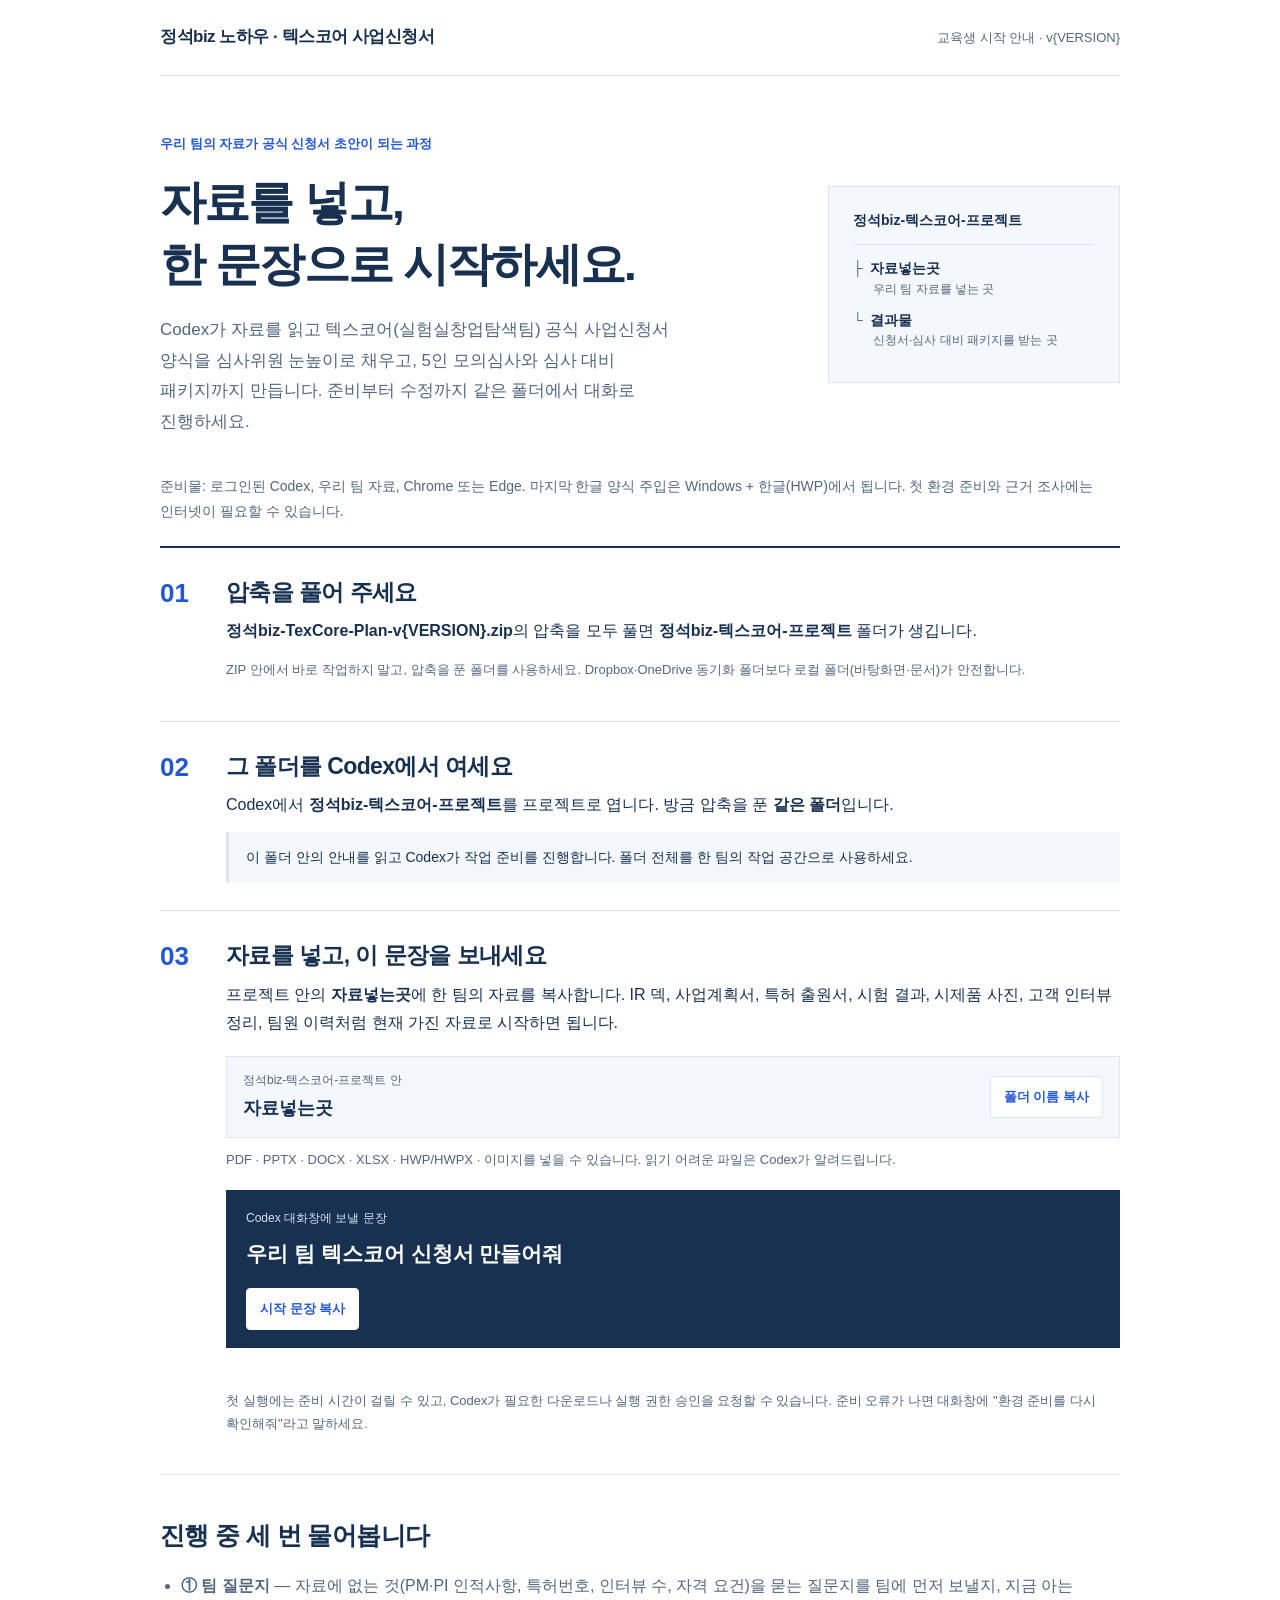
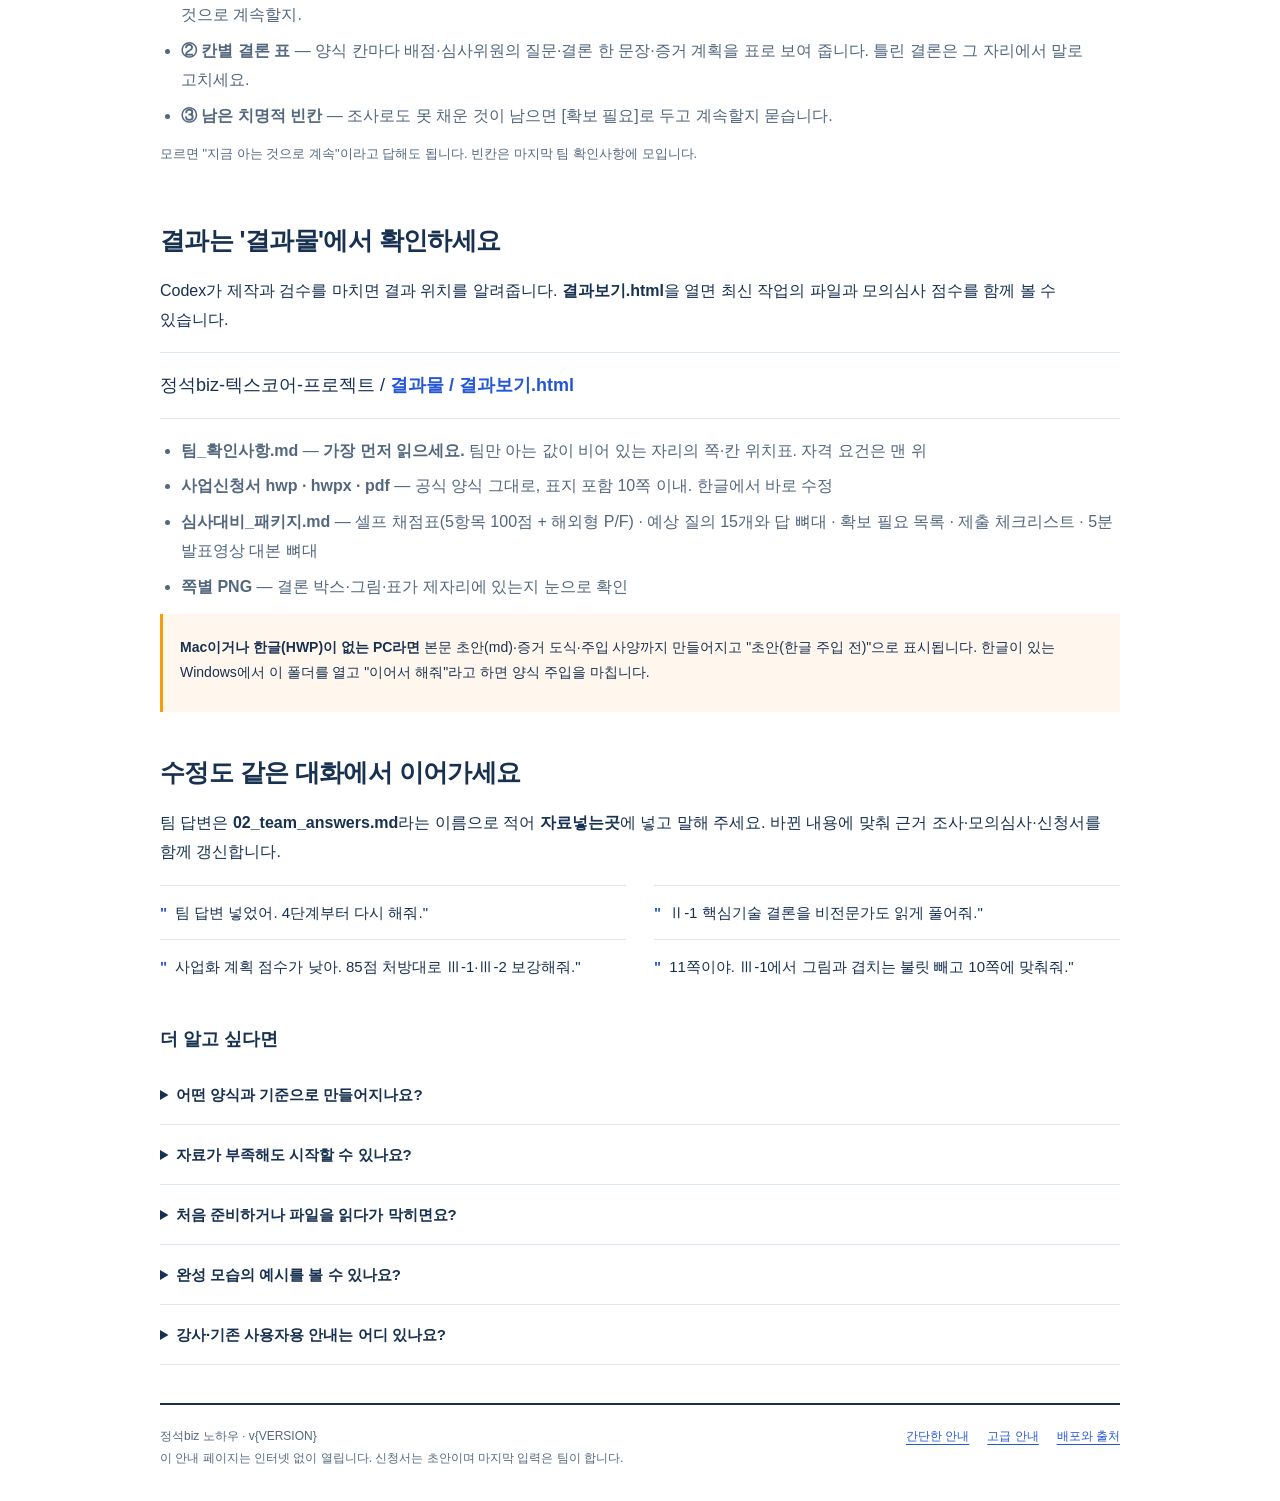
==== codex/사용설명서.html @ 1a8536cd "﻿feat: Codex 교육생 배포판(작업 폴더 ZIP) 추가 - codex/: AGENTS.md · Codex용 SKILL.md(spawn 역할·FILL=skip·게시) · pr" ====
<!doctype html>
<html lang="ko">
<head>
<meta charset="utf-8"><meta name="viewport" content="width=device-width,initial-scale=1"><meta name="color-scheme" content="light">
<title>정석biz 텍스코어 사업신청서 · 세 단계 시작 안내 v{VERSION}</title>
<style>
:root{--ink:#183151;--blue:#2457d6;--red:#DC2626;--muted:#53677e;--line:#dce5f0;--soft:#f4f7fc;--white:#fff}*{box-sizing:border-box}html{scroll-behavior:smooth;scroll-padding-top:24px}body{margin:0;background:var(--white);color:var(--ink);font:16px/1.8 "Malgun Gothic","Apple SD Gothic Neo",sans-serif;word-break:keep-all}a{color:var(--blue);text-underline-offset:4px}a:hover{color:var(--ink)}button,textarea{font:inherit}button{cursor:pointer}button:focus-visible,a:focus-visible,summary:focus-visible,textarea:focus-visible{outline:3px solid var(--blue);outline-offset:4px}.wrap{width:min(960px,calc(100% - 64px));margin:auto}.top{display:flex;align-items:center;justify-content:space-between;gap:20px;border-bottom:1px solid var(--line);padding:22px 0;font-size:13px}.brand{font-size:17px;font-weight:800;letter-spacing:-.5px}.version{color:var(--muted);white-space:nowrap}.hero{padding:56px 0 36px;display:grid;grid-template-columns:minmax(0,1fr) 292px;gap:40px;align-items:center}.eyebrow{color:var(--blue);font-size:13px;font-weight:700;margin:0 0 16px}.hero h1{font-size:clamp(32px,4.7vw,46px);line-height:1.35;letter-spacing:-1.8px;margin:0 0 20px}.lead{font-size:17px;color:var(--muted);max-width:540px;margin:0}.folder{border:1px solid var(--line);background:var(--soft);padding:22px 24px;font-size:14px;line-height:1.6}.folder-title{font-weight:700;border-bottom:1px solid var(--line);padding-bottom:13px;margin-bottom:12px;overflow-wrap:anywhere}.folder p{margin:10px 0}.folder small{display:block;color:var(--muted);font-size:12px;padding-left:20px}.branch{color:var(--muted);padding-right:7px}.prepare-note{margin:0 0 22px;color:var(--muted);font-size:14px}.steps{list-style:none;padding:0;margin:0;border-top:2px solid var(--ink)}.step{display:grid;grid-template-columns:46px minmax(0,1fr);gap:20px;padding:27px 0;border-bottom:1px solid var(--line)}.step-num{font-size:26px;color:var(--blue);font-weight:700;line-height:1.4}.step h2{font-size:23px;line-height:1.5;letter-spacing:-.6px;margin:0 0 8px}.step p{margin:7px 0 12px}.filename{overflow-wrap:anywhere;word-break:break-word}.soft{background:var(--soft);padding:13px 17px;font-size:14px;border-left:3px solid var(--line)}.soft p{margin:0}.warn{background:#FFF7ED;padding:13px 17px;font-size:14px;border-left:3px solid #F59E0B}.warn p{margin:0}.path-row{display:flex;align-items:center;justify-content:space-between;gap:14px;margin:18px 0 10px;padding:13px 16px;background:var(--soft);border:1px solid var(--line)}.path-row>div{min-width:0}.path-caption{font-size:12px;color:var(--muted);display:block;overflow-wrap:anywhere}.path-name{font-size:18px;font-weight:700;user-select:all}.copy{flex-shrink:0;padding:8px 13px;background:var(--white);color:var(--blue);border:1px solid var(--line);border-radius:4px;font-size:13px;font-weight:700}.copy:hover{border-color:var(--blue)}.small{font-size:13px;color:var(--muted)}.prompt{background:var(--ink);color:#fff;padding:18px 20px;margin:18px 0 12px}.prompt label{display:block;color:#d7e3f2;font-size:12px;margin-bottom:7px}.prompt textarea{display:block;width:100%;min-height:42px;resize:none;background:transparent;color:#fff;border:0;padding:0;margin:0 0 10px;font-size:21px;font-weight:700;line-height:1.7;overflow:hidden}.prompt .copy{background:#fff;border-color:#fff}.copy-message{font-size:12px;color:var(--blue);min-height:22px;margin:0!important}.section{padding:38px 0 0}.section h2{font-size:25px;margin:0 0 14px;letter-spacing:-.6px}.section p{margin:8px 0 14px}.result-path{font-size:18px;padding:16px 0;border-top:1px solid var(--line);border-bottom:1px solid var(--line);margin:18px 0}.result-path b{color:var(--blue)}.result-list{padding-left:21px;color:var(--muted);margin:12px 0}.result-list li{margin:7px 0}.requests{margin:18px 0 0;padding:0;list-style:none;display:grid;grid-template-columns:1fr 1fr;gap:0 28px}.requests li{padding:13px 0;border-top:1px solid var(--line);font-size:15px}.requests span{color:var(--blue);font-weight:700;margin-right:8px}.more{padding:30px 0 0}.more>h2{font-size:18px;margin:0 0 10px}.more details{border-bottom:1px solid var(--line)}summary{font-size:15px;font-weight:700;cursor:pointer;padding:16px 0;list-style-position:inside}details .detail{padding:0 0 18px;color:var(--muted);font-size:14px}details p{margin:8px 0 14px}.topic-list{list-style:none;margin:14px 0;padding:0;display:grid;grid-template-columns:1fr 1fr;gap:0 24px}.topic-list li{display:flex;gap:10px;padding:8px 0;border-bottom:1px solid var(--line);font-size:13px}.topic-list .idx{color:var(--blue);width:34px;flex-shrink:0;font-weight:700}.topic-list b{font-weight:500;color:var(--ink);flex:1}.topic-list em{font-style:normal;white-space:nowrap;font-size:12px;color:var(--muted)}.samples{display:flex;flex-wrap:wrap;gap:10px 22px;margin:16px 0}.samples img{max-width:100%;border:1px solid var(--line)}.footer{border-top:2px solid var(--ink);margin-top:38px;padding:21px 0 32px;display:flex;flex-wrap:wrap;justify-content:space-between;gap:12px;color:var(--muted);font-size:12px}.footer nav{display:flex;gap:18px}
@media(max-width:720px){.wrap{width:calc(100% - 36px)}.top{padding:17px 0;font-size:11px;gap:10px}.brand{font-size:15px}.hero{grid-template-columns:1fr;gap:24px;padding:34px 0 25px}.hero h1{font-size:34px;letter-spacing:-1.5px}.folder{padding:16px 20px;max-width:100%}.step{grid-template-columns:31px minmax(0,1fr);gap:12px;padding:23px 0}.step h2{font-size:21px}.step-num{font-size:22px}.path-row{padding:12px;gap:9px;align-items:start}.path-name{font-size:17px}.copy{font-size:12px;padding:7px 10px}.prompt{padding:16px}.prompt textarea{font-size:18px;min-height:62px}.requests,.topic-list{grid-template-columns:1fr}.section{padding-top:30px}.section h2{font-size:23px}.result-path{font-size:16px}.footer{display:block}.footer nav{margin-top:8px}.version{font-size:11px}}
</style>
</head>
<body>
<div class="wrap">
<header class="top"><span class="brand">정석biz 노하우 · 텍스코어 사업신청서</span><span class="version">교육생 시작 안내 · v{VERSION}</span></header>
<main>
<section class="hero" aria-labelledby="title"><div><p class="eyebrow">우리 팀의 자료가 공식 신청서 초안이 되는 과정</p><h1 id="title">자료를 넣고,<br>한 문장으로 시작하세요.</h1><p class="lead">Codex가 자료를 읽고 텍스코어(실험실창업탐색팀) 공식 사업신청서 양식을 심사위원 눈높이로 채우고, 5인 모의심사와 심사 대비 패키지까지 만듭니다. 준비부터 수정까지 같은 폴더에서 대화로 진행하세요.</p></div><div class="folder" aria-label="프로젝트 폴더와 주요 위치"><div class="folder-title">정석biz-텍스코어-프로젝트</div><p><span class="branch">├</span><b>자료넣는곳</b><small>우리 팀 자료를 넣는 곳</small></p><p><span class="branch">└</span><b>결과물</b><small>신청서·심사 대비 패키지를 받는 곳</small></p></div></section>
<p class="prepare-note">준비물: 로그인된 Codex, 우리 팀 자료, Chrome 또는 Edge. 마지막 한글 양식 주입은 Windows + 한글(HWP)에서 됩니다. 첫 환경 준비와 근거 조사에는 인터넷이 필요할 수 있습니다.</p>
<ol class="steps" id="start">
<li class="step"><span class="step-num" aria-hidden="true">01</span><div><h2>압축을 풀어 주세요</h2><p><b class="filename">정석biz-TexCore-Plan-v{VERSION}.zip</b>의 압축을 모두 풀면 <b class="filename">정석biz-텍스코어-프로젝트</b> 폴더가 생깁니다.</p><p class="small">ZIP 안에서 바로 작업하지 말고, 압축을 푼 폴더를 사용하세요. Dropbox·OneDrive 동기화 폴더보다 로컬 폴더(바탕화면·문서)가 안전합니다.</p></div></li>
<li class="step"><span class="step-num" aria-hidden="true">02</span><div><h2>그 폴더를 Codex에서 여세요</h2><p>Codex에서 <b class="filename">정석biz-텍스코어-프로젝트</b>를 프로젝트로 엽니다. 방금 압축을 푼 <b>같은 폴더</b>입니다.</p><div class="soft"><p>이 폴더 안의 안내를 읽고 Codex가 작업 준비를 진행합니다. 폴더 전체를 한 팀의 작업 공간으로 사용하세요.</p></div></div></li>
<li class="step"><span class="step-num" aria-hidden="true">03</span><div><h2>자료를 넣고, 이 문장을 보내세요</h2><p>프로젝트 안의 <b>자료넣는곳</b>에 한 팀의 자료를 복사합니다. IR 덱, 사업계획서, 특허 출원서, 시험 결과, 시제품 사진, 고객 인터뷰 정리, 팀원 이력처럼 현재 가진 자료로 시작하면 됩니다.</p>
<div class="path-row"><div><span class="path-caption">정석biz-텍스코어-프로젝트 안</span><span class="path-name" id="materials-path">자료넣는곳</span></div><button class="copy" type="button" data-copy="materials-path" data-label="자료 폴더 이름">폴더 이름 복사</button></div>
<p class="small">PDF · PPTX · DOCX · XLSX · HWP/HWPX · 이미지를 넣을 수 있습니다. 읽기 어려운 파일은 Codex가 알려드립니다.</p>
<div class="prompt"><label for="start-prompt">Codex 대화창에 보낼 문장</label><textarea id="start-prompt" readonly rows="1" spellcheck="false">우리 팀 텍스코어 신청서 만들어줘</textarea><button class="copy" type="button" data-copy="start-prompt" data-label="시작 문장">시작 문장 복사</button></div>
<p class="copy-message" id="copy-message" role="status" aria-live="polite"></p><p class="small">첫 실행에는 준비 시간이 걸릴 수 있고, Codex가 필요한 다운로드나 실행 권한 승인을 요청할 수 있습니다. 준비 오류가 나면 대화창에 "환경 준비를 다시 확인해줘"라고 말하세요.</p></div></li>
</ol>
<section class="section" aria-labelledby="asks"><h2 id="asks">진행 중 세 번 물어봅니다</h2><ul class="result-list"><li><b>① 팀 질문지</b> — 자료에 없는 것(PM·PI 인적사항, 특허번호, 인터뷰 수, 자격 요건)을 묻는 질문지를 팀에 먼저 보낼지, 지금 아는 것으로 계속할지.</li><li><b>② 칸별 결론 표</b> — 양식 칸마다 배점·심사위원의 질문·결론 한 문장·증거 계획을 표로 보여 줍니다. 틀린 결론은 그 자리에서 말로 고치세요.</li><li><b>③ 남은 치명적 빈칸</b> — 조사로도 못 채운 것이 남으면 [확보 필요]로 두고 계속할지 묻습니다.</li></ul><p class="small">모르면 "지금 아는 것으로 계속"이라고 답해도 됩니다. 빈칸은 마지막 팀 확인사항에 모입니다.</p></section>
<section class="section" aria-labelledby="results"><h2 id="results">결과는 '결과물'에서 확인하세요</h2><p>Codex가 제작과 검수를 마치면 결과 위치를 알려줍니다. <b>결과보기.html</b>을 열면 최신 작업의 파일과 모의심사 점수를 함께 볼 수 있습니다.</p><div class="result-path">정석biz-텍스코어-프로젝트 / <b>결과물 / 결과보기.html</b></div><ul class="result-list"><li><b>팀_확인사항.md</b> — <b>가장 먼저 읽으세요.</b> 팀만 아는 값이 비어 있는 자리의 쪽·칸 위치표. 자격 요건은 맨 위</li><li><b>사업신청서 hwp · hwpx · pdf</b> — 공식 양식 그대로, 표지 포함 10쪽 이내. 한글에서 바로 수정</li><li><b>심사대비_패키지.md</b> — 셀프 채점표(5항목 100점 + 해외형 P/F) · 예상 질의 15개와 답 뼈대 · 확보 필요 목록 · 제출 체크리스트 · 5분 발표영상 대본 뼈대</li><li><b>쪽별 PNG</b> — 결론 박스·그림·표가 제자리에 있는지 눈으로 확인</li></ul><div class="warn"><p><b>Mac이거나 한글(HWP)이 없는 PC라면</b> 본문 초안(md)·증거 도식·주입 사양까지 만들어지고 "초안(한글 주입 전)"으로 표시됩니다. 한글이 있는 Windows에서 이 폴더를 열고 "이어서 해줘"라고 하면 양식 주입을 마칩니다.</p></div></section>
<section class="section" aria-labelledby="iterate"><h2 id="iterate">수정도 같은 대화에서 이어가세요</h2><p>팀 답변은 <b>02_team_answers.md</b>라는 이름으로 적어 <b>자료넣는곳</b>에 넣고 말해 주세요. 바뀐 내용에 맞춰 근거 조사·모의심사·신청서를 함께 갱신합니다.</p><ul class="requests"><li><span>"</span>팀 답변 넣었어. 4단계부터 다시 해줘."</li><li><span>"</span>Ⅱ-1 핵심기술 결론을 비전문가도 읽게 풀어줘."</li><li><span>"</span>사업화 계획 점수가 낮아. 85점 처방대로 Ⅲ-1·Ⅲ-2 보강해줘."</li><li><span>"</span>11쪽이야. Ⅲ-1에서 그림과 겹치는 불릿 빼고 10쪽에 맞춰줘."</li></ul></section>
<section class="more" aria-label="필요할 때 확인할 안내"><h2>더 알고 싶다면</h2>
<details><summary>어떤 양식과 기준으로 만들어지나요?</summary><div class="detail"><p>공고에 첨부된 <b>실험실창업탐색팀 사업신청서 hwp 양식</b>(표지 포함 10쪽 이내)을 그대로 씁니다. 심사위원이 쓰는 평가표 다섯 항목에 칸마다 먼저 답하고, 답을 그림으로 증명하는 구조입니다.</p><ol class="topic-list">
<li><span class="idx">Ⅰ-1</span><b>추진 동기와 목표</b><em>참여의지·이해도 20</em></li><li><span class="idx">Ⅰ-2</span><b>아이템 컨셉·고객·차별성·시장</b><em>창업탐색 아이템 20</em></li><li><span class="idx">Ⅱ-1</span><b>핵심기술 개요(세 문장 공식)</b><em>핵심기술 15</em></li><li><span class="idx">Ⅱ-2</span><b>특허·권리관계·TRL</b><em>핵심기술 15</em></li><li><span class="idx">Ⅲ-1</span><b>시제품 제작·검증 계획</b><em>사업화 계획 25</em></li><li><span class="idx">Ⅲ-2</span><b>추진 일정(마일스톤·숨은 일정)</b><em>사업화 계획 25</em></li><li><span class="idx">Ⅲ-3</span><b>애로사항</b><em>사업화 계획 25</em></li><li><span class="idx">Ⅳ</span><b>팀 구성·경력 표</b><em>창업탐색팀 20</em></li><li><span class="idx">EN</span><b>영문 요약(해외교육형)</b><em>영어·미국 시장 P/F</em></li>
</ol><p>칸마다 <b>결론 박스 → □ 소제목 → 증거 그림·표 → 짧은 문단</b> 순서로 쓰고, 문장은 80자 이내, "세계 최고" 같은 표현은 자동으로 걸러집니다. 5인 모의심사(VC·기술이전·도메인·I-Corps 인스트럭터·비전문가)가 실제 평가표로 채점하며 목표선은 80점입니다.</p></div></details>
<details><summary>자료가 부족해도 시작할 수 있나요?</summary><div class="detail"><p>현재 가진 자료로 초안을 만들 수 있습니다. 자료에 없는 숫자·이름·특허번호는 만들지 않고 <b>[기입 필요]</b>(팀만 아는 값)·<b>[확보 필요]</b>(조사로도 못 찾은 값)로 남깁니다. 본문과 그림의 모든 숫자는 팀 자료나 공식 출처와 대조되며, 근거 없는 숫자가 있으면 다음 단계로 넘어가지 않습니다.</p><p>외부 시장 통계를 우리 팀의 성과로 바꾸지 않습니다. 최종 완료에는 팀이 확인사항을 채우는 과정이 필요하며, 완성된 모양 자체가 사업의 사실성을 증명하지는 않습니다.</p></div></details>
<details><summary>처음 준비하거나 파일을 읽다가 막히면요?</summary><div class="detail"><p>필요한 Python 패키지는 Codex가 프로젝트 안에 준비합니다. 처음에는 인터넷 연결과 권한 승인이 필요할 수 있습니다. 오류가 나면 같은 대화에서 "환경 준비를 다시 확인해줘"라고 요청하세요.</p><p>오래된 hwp, 암호 파일, 스캔 문서는 내용이 일부만 읽힐 수 있습니다. Codex가 요청하면 해당 자료를 한글에서 PDF나 hwpx로 다시 저장해 넣어 주세요. 한글 양식 주입 단계에서 Codex가 "한글 프로그램을 자동으로 열어 양식에 내용을 넣는 단계"라며 승인을 요청하면 허용하세요. 다른 팀 자료는 같은 폴더에 섞지 마세요.</p></div></details>
<details><summary>완성 모습의 예시를 볼 수 있나요?</summary><div class="detail"><p>진동지기(VibeGuard)는 <b>모든 정보와 숫자가 교육용으로 만든 가상 팀</b>입니다. 칸 구성과 표현을 살펴보는 예시이며 실제 팀의 신청서가 아닙니다.</p><div class="samples"><a href="examples/미리보기/example_page_02.png">Ⅰ. 아이템 쪽 예시</a><a href="examples/미리보기/example_page_03.png">Ⅱ. 핵심기술 쪽 예시</a><a href="examples/미리보기/example_fig_competitor.png">경쟁 비교 도식</a><a href="examples/미리보기/example_fig_gantt.png">일정 도식</a><a href="examples/진동지기/진동지기_팀자료_요약.md">예시 팀 자료</a></div><p>공개 ZIP에는 참가팀의 실제 자료나 분석 결과를 넣지 않습니다.</p></div></details>
<details><summary>강사·기존 사용자용 안내는 어디 있나요?</summary><div class="detail"><p><a href="docs/advanced-guide.md">고급 안내</a>에서 폴더 구조, 수동 실행, Windows 한글 주입 마무리, 쪽수 조정, 문제 해결을 확인할 수 있습니다. 글로 된 짧은 안내는 <a href="docs/beginner-start.md">시작 안내문</a>에 있습니다. Claude Code 플러그인 버전과 사용법 가이드는 <a href="https://aqualife75.github.io/jsbiz-texcore-plan/">aqualife75.github.io/jsbiz-texcore-plan</a>에 있습니다.</p></div></details>
</section>
</main>
<footer class="footer"><span>정석biz 노하우 · v{VERSION}<br>이 안내 페이지는 인터넷 없이 열립니다. 신청서는 초안이며 마지막 입력은 팀이 합니다.</span><nav aria-label="추가 안내"><a href="README.md">간단한 안내</a><a href="docs/advanced-guide.md">고급 안내</a><a href="NOTICE.md">배포와 출처</a></nav></footer>
</div>
<script>
(function(){
const status=document.getElementById('copy-message');
function selectContent(target){if(target.tagName==='TEXTAREA'){target.focus();target.select();target.setSelectionRange(0,target.value.length);}else{const range=document.createRange();range.selectNodeContents(target);const selection=window.getSelection();selection.removeAllRanges();selection.addRange(range);}}
async function copyText(target){const text=target.value===undefined?target.textContent:target.value;if(navigator.clipboard&&window.isSecureContext){try{await navigator.clipboard.writeText(text);return true;}catch(e){}}const helper=document.createElement('textarea');helper.value=text;helper.setAttribute('aria-hidden','true');helper.style.cssText='position:fixed;left:-9999px;top:0';document.body.appendChild(helper);helper.focus();helper.select();let copied=false;try{copied=document.execCommand('copy');}catch(e){}helper.remove();return copied;}
document.querySelectorAll('[data-copy]').forEach(function(button){button.addEventListener('click',async function(){const target=document.getElementById(button.dataset.copy);const copied=await copyText(target);if(copied){button.focus();status.textContent=button.dataset.label+'을 복사했습니다.';const prior=button.textContent;button.textContent='복사됨';window.setTimeout(function(){button.textContent=prior;},1600);}else{selectContent(target);status.textContent='자동 복사가 지원되지 않아 내용을 선택했습니다. Ctrl+C 또는 ⌘C로 복사하세요.';}});});
})();
</script>
</body>
</html>
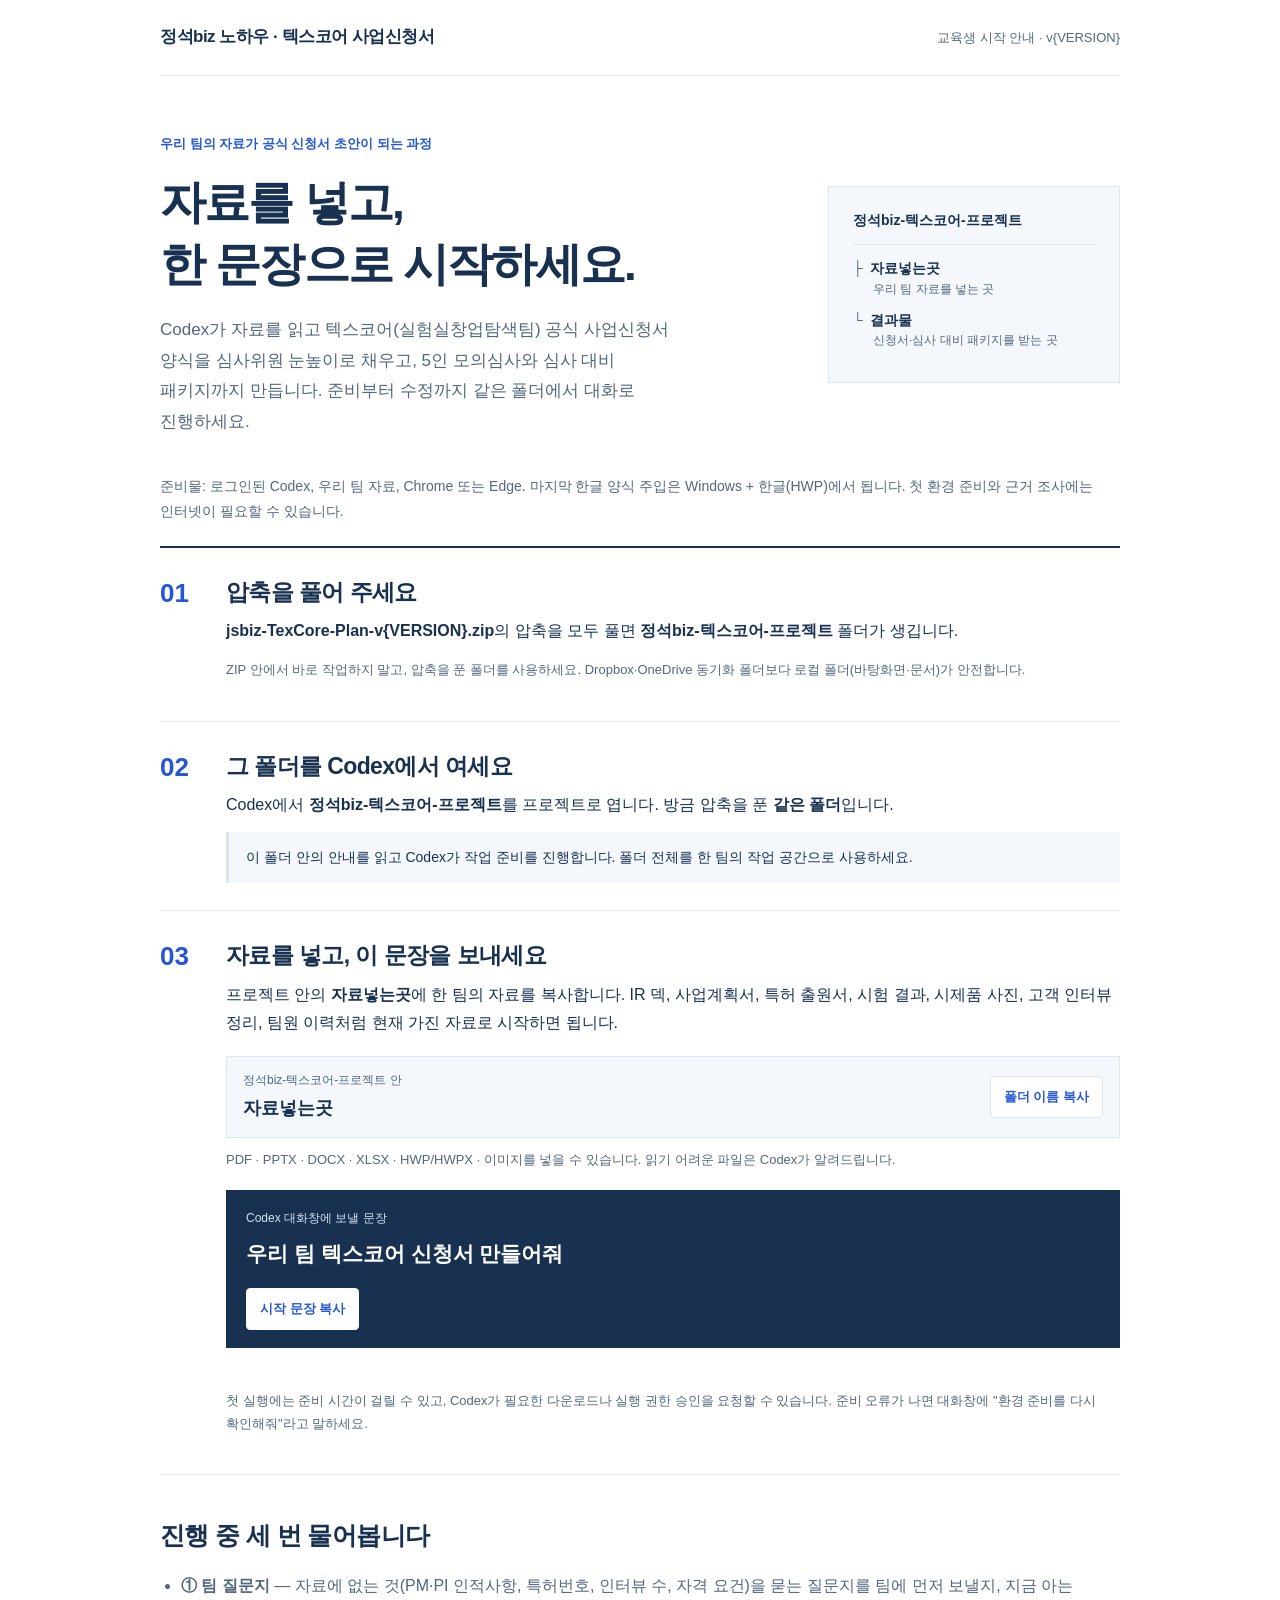
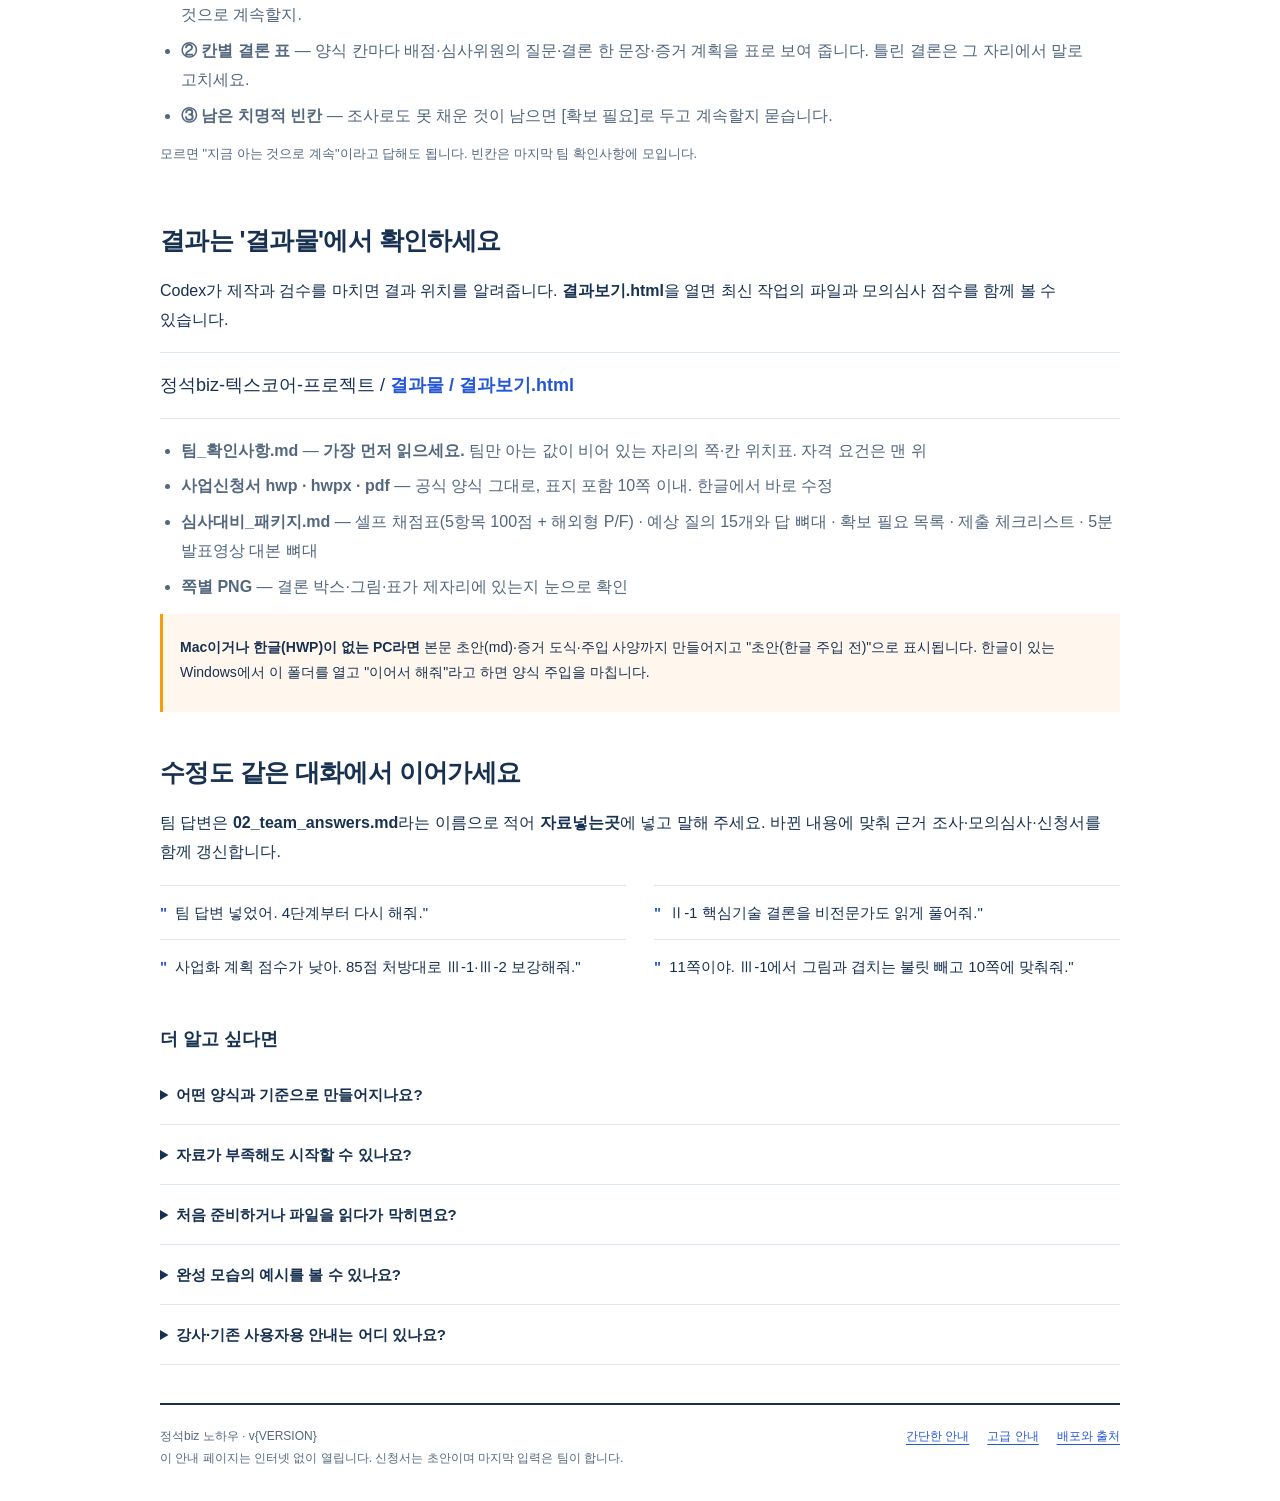
==== commit c0249a3d: "chore: Codex ZIP 파일명을 영문(jsbiz-TexCore-Plan-v*.zip)으로 통일, 빌드 스크립트 Dropbox 잠금 내성 - GitHub Release 자산명" ====
--- a/codex/사용설명서.html
+++ b/codex/사용설명서.html
@@ -1,50 +1,50 @@
-<!doctype html>
-<html lang="ko">
-<head>
-<meta charset="utf-8"><meta name="viewport" content="width=device-width,initial-scale=1"><meta name="color-scheme" content="light">
-<title>정석biz 텍스코어 사업신청서 · 세 단계 시작 안내 v{VERSION}</title>
-<style>
-:root{--ink:#183151;--blue:#2457d6;--red:#DC2626;--muted:#53677e;--line:#dce5f0;--soft:#f4f7fc;--white:#fff}*{box-sizing:border-box}html{scroll-behavior:smooth;scroll-padding-top:24px}body{margin:0;background:var(--white);color:var(--ink);font:16px/1.8 "Malgun Gothic","Apple SD Gothic Neo",sans-serif;word-break:keep-all}a{color:var(--blue);text-underline-offset:4px}a:hover{color:var(--ink)}button,textarea{font:inherit}button{cursor:pointer}button:focus-visible,a:focus-visible,summary:focus-visible,textarea:focus-visible{outline:3px solid var(--blue);outline-offset:4px}.wrap{width:min(960px,calc(100% - 64px));margin:auto}.top{display:flex;align-items:center;justify-content:space-between;gap:20px;border-bottom:1px solid var(--line);padding:22px 0;font-size:13px}.brand{font-size:17px;font-weight:800;letter-spacing:-.5px}.version{color:var(--muted);white-space:nowrap}.hero{padding:56px 0 36px;display:grid;grid-template-columns:minmax(0,1fr) 292px;gap:40px;align-items:center}.eyebrow{color:var(--blue);font-size:13px;font-weight:700;margin:0 0 16px}.hero h1{font-size:clamp(32px,4.7vw,46px);line-height:1.35;letter-spacing:-1.8px;margin:0 0 20px}.lead{font-size:17px;color:var(--muted);max-width:540px;margin:0}.folder{border:1px solid var(--line);background:var(--soft);padding:22px 24px;font-size:14px;line-height:1.6}.folder-title{font-weight:700;border-bottom:1px solid var(--line);padding-bottom:13px;margin-bottom:12px;overflow-wrap:anywhere}.folder p{margin:10px 0}.folder small{display:block;color:var(--muted);font-size:12px;padding-left:20px}.branch{color:var(--muted);padding-right:7px}.prepare-note{margin:0 0 22px;color:var(--muted);font-size:14px}.steps{list-style:none;padding:0;margin:0;border-top:2px solid var(--ink)}.step{display:grid;grid-template-columns:46px minmax(0,1fr);gap:20px;padding:27px 0;border-bottom:1px solid var(--line)}.step-num{font-size:26px;color:var(--blue);font-weight:700;line-height:1.4}.step h2{font-size:23px;line-height:1.5;letter-spacing:-.6px;margin:0 0 8px}.step p{margin:7px 0 12px}.filename{overflow-wrap:anywhere;word-break:break-word}.soft{background:var(--soft);padding:13px 17px;font-size:14px;border-left:3px solid var(--line)}.soft p{margin:0}.warn{background:#FFF7ED;padding:13px 17px;font-size:14px;border-left:3px solid #F59E0B}.warn p{margin:0}.path-row{display:flex;align-items:center;justify-content:space-between;gap:14px;margin:18px 0 10px;padding:13px 16px;background:var(--soft);border:1px solid var(--line)}.path-row>div{min-width:0}.path-caption{font-size:12px;color:var(--muted);display:block;overflow-wrap:anywhere}.path-name{font-size:18px;font-weight:700;user-select:all}.copy{flex-shrink:0;padding:8px 13px;background:var(--white);color:var(--blue);border:1px solid var(--line);border-radius:4px;font-size:13px;font-weight:700}.copy:hover{border-color:var(--blue)}.small{font-size:13px;color:var(--muted)}.prompt{background:var(--ink);color:#fff;padding:18px 20px;margin:18px 0 12px}.prompt label{display:block;color:#d7e3f2;font-size:12px;margin-bottom:7px}.prompt textarea{display:block;width:100%;min-height:42px;resize:none;background:transparent;color:#fff;border:0;padding:0;margin:0 0 10px;font-size:21px;font-weight:700;line-height:1.7;overflow:hidden}.prompt .copy{background:#fff;border-color:#fff}.copy-message{font-size:12px;color:var(--blue);min-height:22px;margin:0!important}.section{padding:38px 0 0}.section h2{font-size:25px;margin:0 0 14px;letter-spacing:-.6px}.section p{margin:8px 0 14px}.result-path{font-size:18px;padding:16px 0;border-top:1px solid var(--line);border-bottom:1px solid var(--line);margin:18px 0}.result-path b{color:var(--blue)}.result-list{padding-left:21px;color:var(--muted);margin:12px 0}.result-list li{margin:7px 0}.requests{margin:18px 0 0;padding:0;list-style:none;display:grid;grid-template-columns:1fr 1fr;gap:0 28px}.requests li{padding:13px 0;border-top:1px solid var(--line);font-size:15px}.requests span{color:var(--blue);font-weight:700;margin-right:8px}.more{padding:30px 0 0}.more>h2{font-size:18px;margin:0 0 10px}.more details{border-bottom:1px solid var(--line)}summary{font-size:15px;font-weight:700;cursor:pointer;padding:16px 0;list-style-position:inside}details .detail{padding:0 0 18px;color:var(--muted);font-size:14px}details p{margin:8px 0 14px}.topic-list{list-style:none;margin:14px 0;padding:0;display:grid;grid-template-columns:1fr 1fr;gap:0 24px}.topic-list li{display:flex;gap:10px;padding:8px 0;border-bottom:1px solid var(--line);font-size:13px}.topic-list .idx{color:var(--blue);width:34px;flex-shrink:0;font-weight:700}.topic-list b{font-weight:500;color:var(--ink);flex:1}.topic-list em{font-style:normal;white-space:nowrap;font-size:12px;color:var(--muted)}.samples{display:flex;flex-wrap:wrap;gap:10px 22px;margin:16px 0}.samples img{max-width:100%;border:1px solid var(--line)}.footer{border-top:2px solid var(--ink);margin-top:38px;padding:21px 0 32px;display:flex;flex-wrap:wrap;justify-content:space-between;gap:12px;color:var(--muted);font-size:12px}.footer nav{display:flex;gap:18px}
-@media(max-width:720px){.wrap{width:calc(100% - 36px)}.top{padding:17px 0;font-size:11px;gap:10px}.brand{font-size:15px}.hero{grid-template-columns:1fr;gap:24px;padding:34px 0 25px}.hero h1{font-size:34px;letter-spacing:-1.5px}.folder{padding:16px 20px;max-width:100%}.step{grid-template-columns:31px minmax(0,1fr);gap:12px;padding:23px 0}.step h2{font-size:21px}.step-num{font-size:22px}.path-row{padding:12px;gap:9px;align-items:start}.path-name{font-size:17px}.copy{font-size:12px;padding:7px 10px}.prompt{padding:16px}.prompt textarea{font-size:18px;min-height:62px}.requests,.topic-list{grid-template-columns:1fr}.section{padding-top:30px}.section h2{font-size:23px}.result-path{font-size:16px}.footer{display:block}.footer nav{margin-top:8px}.version{font-size:11px}}
-</style>
-</head>
-<body>
-<div class="wrap">
-<header class="top"><span class="brand">정석biz 노하우 · 텍스코어 사업신청서</span><span class="version">교육생 시작 안내 · v{VERSION}</span></header>
-<main>
-<section class="hero" aria-labelledby="title"><div><p class="eyebrow">우리 팀의 자료가 공식 신청서 초안이 되는 과정</p><h1 id="title">자료를 넣고,<br>한 문장으로 시작하세요.</h1><p class="lead">Codex가 자료를 읽고 텍스코어(실험실창업탐색팀) 공식 사업신청서 양식을 심사위원 눈높이로 채우고, 5인 모의심사와 심사 대비 패키지까지 만듭니다. 준비부터 수정까지 같은 폴더에서 대화로 진행하세요.</p></div><div class="folder" aria-label="프로젝트 폴더와 주요 위치"><div class="folder-title">정석biz-텍스코어-프로젝트</div><p><span class="branch">├</span><b>자료넣는곳</b><small>우리 팀 자료를 넣는 곳</small></p><p><span class="branch">└</span><b>결과물</b><small>신청서·심사 대비 패키지를 받는 곳</small></p></div></section>
-<p class="prepare-note">준비물: 로그인된 Codex, 우리 팀 자료, Chrome 또는 Edge. 마지막 한글 양식 주입은 Windows + 한글(HWP)에서 됩니다. 첫 환경 준비와 근거 조사에는 인터넷이 필요할 수 있습니다.</p>
-<ol class="steps" id="start">
-<li class="step"><span class="step-num" aria-hidden="true">01</span><div><h2>압축을 풀어 주세요</h2><p><b class="filename">정석biz-TexCore-Plan-v{VERSION}.zip</b>의 압축을 모두 풀면 <b class="filename">정석biz-텍스코어-프로젝트</b> 폴더가 생깁니다.</p><p class="small">ZIP 안에서 바로 작업하지 말고, 압축을 푼 폴더를 사용하세요. Dropbox·OneDrive 동기화 폴더보다 로컬 폴더(바탕화면·문서)가 안전합니다.</p></div></li>
-<li class="step"><span class="step-num" aria-hidden="true">02</span><div><h2>그 폴더를 Codex에서 여세요</h2><p>Codex에서 <b class="filename">정석biz-텍스코어-프로젝트</b>를 프로젝트로 엽니다. 방금 압축을 푼 <b>같은 폴더</b>입니다.</p><div class="soft"><p>이 폴더 안의 안내를 읽고 Codex가 작업 준비를 진행합니다. 폴더 전체를 한 팀의 작업 공간으로 사용하세요.</p></div></div></li>
-<li class="step"><span class="step-num" aria-hidden="true">03</span><div><h2>자료를 넣고, 이 문장을 보내세요</h2><p>프로젝트 안의 <b>자료넣는곳</b>에 한 팀의 자료를 복사합니다. IR 덱, 사업계획서, 특허 출원서, 시험 결과, 시제품 사진, 고객 인터뷰 정리, 팀원 이력처럼 현재 가진 자료로 시작하면 됩니다.</p>
-<div class="path-row"><div><span class="path-caption">정석biz-텍스코어-프로젝트 안</span><span class="path-name" id="materials-path">자료넣는곳</span></div><button class="copy" type="button" data-copy="materials-path" data-label="자료 폴더 이름">폴더 이름 복사</button></div>
-<p class="small">PDF · PPTX · DOCX · XLSX · HWP/HWPX · 이미지를 넣을 수 있습니다. 읽기 어려운 파일은 Codex가 알려드립니다.</p>
-<div class="prompt"><label for="start-prompt">Codex 대화창에 보낼 문장</label><textarea id="start-prompt" readonly rows="1" spellcheck="false">우리 팀 텍스코어 신청서 만들어줘</textarea><button class="copy" type="button" data-copy="start-prompt" data-label="시작 문장">시작 문장 복사</button></div>
-<p class="copy-message" id="copy-message" role="status" aria-live="polite"></p><p class="small">첫 실행에는 준비 시간이 걸릴 수 있고, Codex가 필요한 다운로드나 실행 권한 승인을 요청할 수 있습니다. 준비 오류가 나면 대화창에 "환경 준비를 다시 확인해줘"라고 말하세요.</p></div></li>
-</ol>
-<section class="section" aria-labelledby="asks"><h2 id="asks">진행 중 세 번 물어봅니다</h2><ul class="result-list"><li><b>① 팀 질문지</b> — 자료에 없는 것(PM·PI 인적사항, 특허번호, 인터뷰 수, 자격 요건)을 묻는 질문지를 팀에 먼저 보낼지, 지금 아는 것으로 계속할지.</li><li><b>② 칸별 결론 표</b> — 양식 칸마다 배점·심사위원의 질문·결론 한 문장·증거 계획을 표로 보여 줍니다. 틀린 결론은 그 자리에서 말로 고치세요.</li><li><b>③ 남은 치명적 빈칸</b> — 조사로도 못 채운 것이 남으면 [확보 필요]로 두고 계속할지 묻습니다.</li></ul><p class="small">모르면 "지금 아는 것으로 계속"이라고 답해도 됩니다. 빈칸은 마지막 팀 확인사항에 모입니다.</p></section>
-<section class="section" aria-labelledby="results"><h2 id="results">결과는 '결과물'에서 확인하세요</h2><p>Codex가 제작과 검수를 마치면 결과 위치를 알려줍니다. <b>결과보기.html</b>을 열면 최신 작업의 파일과 모의심사 점수를 함께 볼 수 있습니다.</p><div class="result-path">정석biz-텍스코어-프로젝트 / <b>결과물 / 결과보기.html</b></div><ul class="result-list"><li><b>팀_확인사항.md</b> — <b>가장 먼저 읽으세요.</b> 팀만 아는 값이 비어 있는 자리의 쪽·칸 위치표. 자격 요건은 맨 위</li><li><b>사업신청서 hwp · hwpx · pdf</b> — 공식 양식 그대로, 표지 포함 10쪽 이내. 한글에서 바로 수정</li><li><b>심사대비_패키지.md</b> — 셀프 채점표(5항목 100점 + 해외형 P/F) · 예상 질의 15개와 답 뼈대 · 확보 필요 목록 · 제출 체크리스트 · 5분 발표영상 대본 뼈대</li><li><b>쪽별 PNG</b> — 결론 박스·그림·표가 제자리에 있는지 눈으로 확인</li></ul><div class="warn"><p><b>Mac이거나 한글(HWP)이 없는 PC라면</b> 본문 초안(md)·증거 도식·주입 사양까지 만들어지고 "초안(한글 주입 전)"으로 표시됩니다. 한글이 있는 Windows에서 이 폴더를 열고 "이어서 해줘"라고 하면 양식 주입을 마칩니다.</p></div></section>
-<section class="section" aria-labelledby="iterate"><h2 id="iterate">수정도 같은 대화에서 이어가세요</h2><p>팀 답변은 <b>02_team_answers.md</b>라는 이름으로 적어 <b>자료넣는곳</b>에 넣고 말해 주세요. 바뀐 내용에 맞춰 근거 조사·모의심사·신청서를 함께 갱신합니다.</p><ul class="requests"><li><span>"</span>팀 답변 넣었어. 4단계부터 다시 해줘."</li><li><span>"</span>Ⅱ-1 핵심기술 결론을 비전문가도 읽게 풀어줘."</li><li><span>"</span>사업화 계획 점수가 낮아. 85점 처방대로 Ⅲ-1·Ⅲ-2 보강해줘."</li><li><span>"</span>11쪽이야. Ⅲ-1에서 그림과 겹치는 불릿 빼고 10쪽에 맞춰줘."</li></ul></section>
-<section class="more" aria-label="필요할 때 확인할 안내"><h2>더 알고 싶다면</h2>
-<details><summary>어떤 양식과 기준으로 만들어지나요?</summary><div class="detail"><p>공고에 첨부된 <b>실험실창업탐색팀 사업신청서 hwp 양식</b>(표지 포함 10쪽 이내)을 그대로 씁니다. 심사위원이 쓰는 평가표 다섯 항목에 칸마다 먼저 답하고, 답을 그림으로 증명하는 구조입니다.</p><ol class="topic-list">
-<li><span class="idx">Ⅰ-1</span><b>추진 동기와 목표</b><em>참여의지·이해도 20</em></li><li><span class="idx">Ⅰ-2</span><b>아이템 컨셉·고객·차별성·시장</b><em>창업탐색 아이템 20</em></li><li><span class="idx">Ⅱ-1</span><b>핵심기술 개요(세 문장 공식)</b><em>핵심기술 15</em></li><li><span class="idx">Ⅱ-2</span><b>특허·권리관계·TRL</b><em>핵심기술 15</em></li><li><span class="idx">Ⅲ-1</span><b>시제품 제작·검증 계획</b><em>사업화 계획 25</em></li><li><span class="idx">Ⅲ-2</span><b>추진 일정(마일스톤·숨은 일정)</b><em>사업화 계획 25</em></li><li><span class="idx">Ⅲ-3</span><b>애로사항</b><em>사업화 계획 25</em></li><li><span class="idx">Ⅳ</span><b>팀 구성·경력 표</b><em>창업탐색팀 20</em></li><li><span class="idx">EN</span><b>영문 요약(해외교육형)</b><em>영어·미국 시장 P/F</em></li>
-</ol><p>칸마다 <b>결론 박스 → □ 소제목 → 증거 그림·표 → 짧은 문단</b> 순서로 쓰고, 문장은 80자 이내, "세계 최고" 같은 표현은 자동으로 걸러집니다. 5인 모의심사(VC·기술이전·도메인·I-Corps 인스트럭터·비전문가)가 실제 평가표로 채점하며 목표선은 80점입니다.</p></div></details>
-<details><summary>자료가 부족해도 시작할 수 있나요?</summary><div class="detail"><p>현재 가진 자료로 초안을 만들 수 있습니다. 자료에 없는 숫자·이름·특허번호는 만들지 않고 <b>[기입 필요]</b>(팀만 아는 값)·<b>[확보 필요]</b>(조사로도 못 찾은 값)로 남깁니다. 본문과 그림의 모든 숫자는 팀 자료나 공식 출처와 대조되며, 근거 없는 숫자가 있으면 다음 단계로 넘어가지 않습니다.</p><p>외부 시장 통계를 우리 팀의 성과로 바꾸지 않습니다. 최종 완료에는 팀이 확인사항을 채우는 과정이 필요하며, 완성된 모양 자체가 사업의 사실성을 증명하지는 않습니다.</p></div></details>
-<details><summary>처음 준비하거나 파일을 읽다가 막히면요?</summary><div class="detail"><p>필요한 Python 패키지는 Codex가 프로젝트 안에 준비합니다. 처음에는 인터넷 연결과 권한 승인이 필요할 수 있습니다. 오류가 나면 같은 대화에서 "환경 준비를 다시 확인해줘"라고 요청하세요.</p><p>오래된 hwp, 암호 파일, 스캔 문서는 내용이 일부만 읽힐 수 있습니다. Codex가 요청하면 해당 자료를 한글에서 PDF나 hwpx로 다시 저장해 넣어 주세요. 한글 양식 주입 단계에서 Codex가 "한글 프로그램을 자동으로 열어 양식에 내용을 넣는 단계"라며 승인을 요청하면 허용하세요. 다른 팀 자료는 같은 폴더에 섞지 마세요.</p></div></details>
-<details><summary>완성 모습의 예시를 볼 수 있나요?</summary><div class="detail"><p>진동지기(VibeGuard)는 <b>모든 정보와 숫자가 교육용으로 만든 가상 팀</b>입니다. 칸 구성과 표현을 살펴보는 예시이며 실제 팀의 신청서가 아닙니다.</p><div class="samples"><a href="examples/미리보기/example_page_02.png">Ⅰ. 아이템 쪽 예시</a><a href="examples/미리보기/example_page_03.png">Ⅱ. 핵심기술 쪽 예시</a><a href="examples/미리보기/example_fig_competitor.png">경쟁 비교 도식</a><a href="examples/미리보기/example_fig_gantt.png">일정 도식</a><a href="examples/진동지기/진동지기_팀자료_요약.md">예시 팀 자료</a></div><p>공개 ZIP에는 참가팀의 실제 자료나 분석 결과를 넣지 않습니다.</p></div></details>
-<details><summary>강사·기존 사용자용 안내는 어디 있나요?</summary><div class="detail"><p><a href="docs/advanced-guide.md">고급 안내</a>에서 폴더 구조, 수동 실행, Windows 한글 주입 마무리, 쪽수 조정, 문제 해결을 확인할 수 있습니다. 글로 된 짧은 안내는 <a href="docs/beginner-start.md">시작 안내문</a>에 있습니다. Claude Code 플러그인 버전과 사용법 가이드는 <a href="https://aqualife75.github.io/jsbiz-texcore-plan/">aqualife75.github.io/jsbiz-texcore-plan</a>에 있습니다.</p></div></details>
-</section>
-</main>
-<footer class="footer"><span>정석biz 노하우 · v{VERSION}<br>이 안내 페이지는 인터넷 없이 열립니다. 신청서는 초안이며 마지막 입력은 팀이 합니다.</span><nav aria-label="추가 안내"><a href="README.md">간단한 안내</a><a href="docs/advanced-guide.md">고급 안내</a><a href="NOTICE.md">배포와 출처</a></nav></footer>
-</div>
-<script>
-(function(){
-const status=document.getElementById('copy-message');
-function selectContent(target){if(target.tagName==='TEXTAREA'){target.focus();target.select();target.setSelectionRange(0,target.value.length);}else{const range=document.createRange();range.selectNodeContents(target);const selection=window.getSelection();selection.removeAllRanges();selection.addRange(range);}}
-async function copyText(target){const text=target.value===undefined?target.textContent:target.value;if(navigator.clipboard&&window.isSecureContext){try{await navigator.clipboard.writeText(text);return true;}catch(e){}}const helper=document.createElement('textarea');helper.value=text;helper.setAttribute('aria-hidden','true');helper.style.cssText='position:fixed;left:-9999px;top:0';document.body.appendChild(helper);helper.focus();helper.select();let copied=false;try{copied=document.execCommand('copy');}catch(e){}helper.remove();return copied;}
-document.querySelectorAll('[data-copy]').forEach(function(button){button.addEventListener('click',async function(){const target=document.getElementById(button.dataset.copy);const copied=await copyText(target);if(copied){button.focus();status.textContent=button.dataset.label+'을 복사했습니다.';const prior=button.textContent;button.textContent='복사됨';window.setTimeout(function(){button.textContent=prior;},1600);}else{selectContent(target);status.textContent='자동 복사가 지원되지 않아 내용을 선택했습니다. Ctrl+C 또는 ⌘C로 복사하세요.';}});});
-})();
-</script>
-</body>
-</html>
+<!doctype html>
+<html lang="ko">
+<head>
+<meta charset="utf-8"><meta name="viewport" content="width=device-width,initial-scale=1"><meta name="color-scheme" content="light">
+<title>정석biz 텍스코어 사업신청서 · 세 단계 시작 안내 v{VERSION}</title>
+<style>
+:root{--ink:#183151;--blue:#2457d6;--red:#DC2626;--muted:#53677e;--line:#dce5f0;--soft:#f4f7fc;--white:#fff}*{box-sizing:border-box}html{scroll-behavior:smooth;scroll-padding-top:24px}body{margin:0;background:var(--white);color:var(--ink);font:16px/1.8 "Malgun Gothic","Apple SD Gothic Neo",sans-serif;word-break:keep-all}a{color:var(--blue);text-underline-offset:4px}a:hover{color:var(--ink)}button,textarea{font:inherit}button{cursor:pointer}button:focus-visible,a:focus-visible,summary:focus-visible,textarea:focus-visible{outline:3px solid var(--blue);outline-offset:4px}.wrap{width:min(960px,calc(100% - 64px));margin:auto}.top{display:flex;align-items:center;justify-content:space-between;gap:20px;border-bottom:1px solid var(--line);padding:22px 0;font-size:13px}.brand{font-size:17px;font-weight:800;letter-spacing:-.5px}.version{color:var(--muted);white-space:nowrap}.hero{padding:56px 0 36px;display:grid;grid-template-columns:minmax(0,1fr) 292px;gap:40px;align-items:center}.eyebrow{color:var(--blue);font-size:13px;font-weight:700;margin:0 0 16px}.hero h1{font-size:clamp(32px,4.7vw,46px);line-height:1.35;letter-spacing:-1.8px;margin:0 0 20px}.lead{font-size:17px;color:var(--muted);max-width:540px;margin:0}.folder{border:1px solid var(--line);background:var(--soft);padding:22px 24px;font-size:14px;line-height:1.6}.folder-title{font-weight:700;border-bottom:1px solid var(--line);padding-bottom:13px;margin-bottom:12px;overflow-wrap:anywhere}.folder p{margin:10px 0}.folder small{display:block;color:var(--muted);font-size:12px;padding-left:20px}.branch{color:var(--muted);padding-right:7px}.prepare-note{margin:0 0 22px;color:var(--muted);font-size:14px}.steps{list-style:none;padding:0;margin:0;border-top:2px solid var(--ink)}.step{display:grid;grid-template-columns:46px minmax(0,1fr);gap:20px;padding:27px 0;border-bottom:1px solid var(--line)}.step-num{font-size:26px;color:var(--blue);font-weight:700;line-height:1.4}.step h2{font-size:23px;line-height:1.5;letter-spacing:-.6px;margin:0 0 8px}.step p{margin:7px 0 12px}.filename{overflow-wrap:anywhere;word-break:break-word}.soft{background:var(--soft);padding:13px 17px;font-size:14px;border-left:3px solid var(--line)}.soft p{margin:0}.warn{background:#FFF7ED;padding:13px 17px;font-size:14px;border-left:3px solid #F59E0B}.warn p{margin:0}.path-row{display:flex;align-items:center;justify-content:space-between;gap:14px;margin:18px 0 10px;padding:13px 16px;background:var(--soft);border:1px solid var(--line)}.path-row>div{min-width:0}.path-caption{font-size:12px;color:var(--muted);display:block;overflow-wrap:anywhere}.path-name{font-size:18px;font-weight:700;user-select:all}.copy{flex-shrink:0;padding:8px 13px;background:var(--white);color:var(--blue);border:1px solid var(--line);border-radius:4px;font-size:13px;font-weight:700}.copy:hover{border-color:var(--blue)}.small{font-size:13px;color:var(--muted)}.prompt{background:var(--ink);color:#fff;padding:18px 20px;margin:18px 0 12px}.prompt label{display:block;color:#d7e3f2;font-size:12px;margin-bottom:7px}.prompt textarea{display:block;width:100%;min-height:42px;resize:none;background:transparent;color:#fff;border:0;padding:0;margin:0 0 10px;font-size:21px;font-weight:700;line-height:1.7;overflow:hidden}.prompt .copy{background:#fff;border-color:#fff}.copy-message{font-size:12px;color:var(--blue);min-height:22px;margin:0!important}.section{padding:38px 0 0}.section h2{font-size:25px;margin:0 0 14px;letter-spacing:-.6px}.section p{margin:8px 0 14px}.result-path{font-size:18px;padding:16px 0;border-top:1px solid var(--line);border-bottom:1px solid var(--line);margin:18px 0}.result-path b{color:var(--blue)}.result-list{padding-left:21px;color:var(--muted);margin:12px 0}.result-list li{margin:7px 0}.requests{margin:18px 0 0;padding:0;list-style:none;display:grid;grid-template-columns:1fr 1fr;gap:0 28px}.requests li{padding:13px 0;border-top:1px solid var(--line);font-size:15px}.requests span{color:var(--blue);font-weight:700;margin-right:8px}.more{padding:30px 0 0}.more>h2{font-size:18px;margin:0 0 10px}.more details{border-bottom:1px solid var(--line)}summary{font-size:15px;font-weight:700;cursor:pointer;padding:16px 0;list-style-position:inside}details .detail{padding:0 0 18px;color:var(--muted);font-size:14px}details p{margin:8px 0 14px}.topic-list{list-style:none;margin:14px 0;padding:0;display:grid;grid-template-columns:1fr 1fr;gap:0 24px}.topic-list li{display:flex;gap:10px;padding:8px 0;border-bottom:1px solid var(--line);font-size:13px}.topic-list .idx{color:var(--blue);width:34px;flex-shrink:0;font-weight:700}.topic-list b{font-weight:500;color:var(--ink);flex:1}.topic-list em{font-style:normal;white-space:nowrap;font-size:12px;color:var(--muted)}.samples{display:flex;flex-wrap:wrap;gap:10px 22px;margin:16px 0}.samples img{max-width:100%;border:1px solid var(--line)}.footer{border-top:2px solid var(--ink);margin-top:38px;padding:21px 0 32px;display:flex;flex-wrap:wrap;justify-content:space-between;gap:12px;color:var(--muted);font-size:12px}.footer nav{display:flex;gap:18px}
+@media(max-width:720px){.wrap{width:calc(100% - 36px)}.top{padding:17px 0;font-size:11px;gap:10px}.brand{font-size:15px}.hero{grid-template-columns:1fr;gap:24px;padding:34px 0 25px}.hero h1{font-size:34px;letter-spacing:-1.5px}.folder{padding:16px 20px;max-width:100%}.step{grid-template-columns:31px minmax(0,1fr);gap:12px;padding:23px 0}.step h2{font-size:21px}.step-num{font-size:22px}.path-row{padding:12px;gap:9px;align-items:start}.path-name{font-size:17px}.copy{font-size:12px;padding:7px 10px}.prompt{padding:16px}.prompt textarea{font-size:18px;min-height:62px}.requests,.topic-list{grid-template-columns:1fr}.section{padding-top:30px}.section h2{font-size:23px}.result-path{font-size:16px}.footer{display:block}.footer nav{margin-top:8px}.version{font-size:11px}}
+</style>
+</head>
+<body>
+<div class="wrap">
+<header class="top"><span class="brand">정석biz 노하우 · 텍스코어 사업신청서</span><span class="version">교육생 시작 안내 · v{VERSION}</span></header>
+<main>
+<section class="hero" aria-labelledby="title"><div><p class="eyebrow">우리 팀의 자료가 공식 신청서 초안이 되는 과정</p><h1 id="title">자료를 넣고,<br>한 문장으로 시작하세요.</h1><p class="lead">Codex가 자료를 읽고 텍스코어(실험실창업탐색팀) 공식 사업신청서 양식을 심사위원 눈높이로 채우고, 5인 모의심사와 심사 대비 패키지까지 만듭니다. 준비부터 수정까지 같은 폴더에서 대화로 진행하세요.</p></div><div class="folder" aria-label="프로젝트 폴더와 주요 위치"><div class="folder-title">정석biz-텍스코어-프로젝트</div><p><span class="branch">├</span><b>자료넣는곳</b><small>우리 팀 자료를 넣는 곳</small></p><p><span class="branch">└</span><b>결과물</b><small>신청서·심사 대비 패키지를 받는 곳</small></p></div></section>
+<p class="prepare-note">준비물: 로그인된 Codex, 우리 팀 자료, Chrome 또는 Edge. 마지막 한글 양식 주입은 Windows + 한글(HWP)에서 됩니다. 첫 환경 준비와 근거 조사에는 인터넷이 필요할 수 있습니다.</p>
+<ol class="steps" id="start">
+<li class="step"><span class="step-num" aria-hidden="true">01</span><div><h2>압축을 풀어 주세요</h2><p><b class="filename">jsbiz-TexCore-Plan-v{VERSION}.zip</b>의 압축을 모두 풀면 <b class="filename">정석biz-텍스코어-프로젝트</b> 폴더가 생깁니다.</p><p class="small">ZIP 안에서 바로 작업하지 말고, 압축을 푼 폴더를 사용하세요. Dropbox·OneDrive 동기화 폴더보다 로컬 폴더(바탕화면·문서)가 안전합니다.</p></div></li>
+<li class="step"><span class="step-num" aria-hidden="true">02</span><div><h2>그 폴더를 Codex에서 여세요</h2><p>Codex에서 <b class="filename">정석biz-텍스코어-프로젝트</b>를 프로젝트로 엽니다. 방금 압축을 푼 <b>같은 폴더</b>입니다.</p><div class="soft"><p>이 폴더 안의 안내를 읽고 Codex가 작업 준비를 진행합니다. 폴더 전체를 한 팀의 작업 공간으로 사용하세요.</p></div></div></li>
+<li class="step"><span class="step-num" aria-hidden="true">03</span><div><h2>자료를 넣고, 이 문장을 보내세요</h2><p>프로젝트 안의 <b>자료넣는곳</b>에 한 팀의 자료를 복사합니다. IR 덱, 사업계획서, 특허 출원서, 시험 결과, 시제품 사진, 고객 인터뷰 정리, 팀원 이력처럼 현재 가진 자료로 시작하면 됩니다.</p>
+<div class="path-row"><div><span class="path-caption">정석biz-텍스코어-프로젝트 안</span><span class="path-name" id="materials-path">자료넣는곳</span></div><button class="copy" type="button" data-copy="materials-path" data-label="자료 폴더 이름">폴더 이름 복사</button></div>
+<p class="small">PDF · PPTX · DOCX · XLSX · HWP/HWPX · 이미지를 넣을 수 있습니다. 읽기 어려운 파일은 Codex가 알려드립니다.</p>
+<div class="prompt"><label for="start-prompt">Codex 대화창에 보낼 문장</label><textarea id="start-prompt" readonly rows="1" spellcheck="false">우리 팀 텍스코어 신청서 만들어줘</textarea><button class="copy" type="button" data-copy="start-prompt" data-label="시작 문장">시작 문장 복사</button></div>
+<p class="copy-message" id="copy-message" role="status" aria-live="polite"></p><p class="small">첫 실행에는 준비 시간이 걸릴 수 있고, Codex가 필요한 다운로드나 실행 권한 승인을 요청할 수 있습니다. 준비 오류가 나면 대화창에 "환경 준비를 다시 확인해줘"라고 말하세요.</p></div></li>
+</ol>
+<section class="section" aria-labelledby="asks"><h2 id="asks">진행 중 세 번 물어봅니다</h2><ul class="result-list"><li><b>① 팀 질문지</b> — 자료에 없는 것(PM·PI 인적사항, 특허번호, 인터뷰 수, 자격 요건)을 묻는 질문지를 팀에 먼저 보낼지, 지금 아는 것으로 계속할지.</li><li><b>② 칸별 결론 표</b> — 양식 칸마다 배점·심사위원의 질문·결론 한 문장·증거 계획을 표로 보여 줍니다. 틀린 결론은 그 자리에서 말로 고치세요.</li><li><b>③ 남은 치명적 빈칸</b> — 조사로도 못 채운 것이 남으면 [확보 필요]로 두고 계속할지 묻습니다.</li></ul><p class="small">모르면 "지금 아는 것으로 계속"이라고 답해도 됩니다. 빈칸은 마지막 팀 확인사항에 모입니다.</p></section>
+<section class="section" aria-labelledby="results"><h2 id="results">결과는 '결과물'에서 확인하세요</h2><p>Codex가 제작과 검수를 마치면 결과 위치를 알려줍니다. <b>결과보기.html</b>을 열면 최신 작업의 파일과 모의심사 점수를 함께 볼 수 있습니다.</p><div class="result-path">정석biz-텍스코어-프로젝트 / <b>결과물 / 결과보기.html</b></div><ul class="result-list"><li><b>팀_확인사항.md</b> — <b>가장 먼저 읽으세요.</b> 팀만 아는 값이 비어 있는 자리의 쪽·칸 위치표. 자격 요건은 맨 위</li><li><b>사업신청서 hwp · hwpx · pdf</b> — 공식 양식 그대로, 표지 포함 10쪽 이내. 한글에서 바로 수정</li><li><b>심사대비_패키지.md</b> — 셀프 채점표(5항목 100점 + 해외형 P/F) · 예상 질의 15개와 답 뼈대 · 확보 필요 목록 · 제출 체크리스트 · 5분 발표영상 대본 뼈대</li><li><b>쪽별 PNG</b> — 결론 박스·그림·표가 제자리에 있는지 눈으로 확인</li></ul><div class="warn"><p><b>Mac이거나 한글(HWP)이 없는 PC라면</b> 본문 초안(md)·증거 도식·주입 사양까지 만들어지고 "초안(한글 주입 전)"으로 표시됩니다. 한글이 있는 Windows에서 이 폴더를 열고 "이어서 해줘"라고 하면 양식 주입을 마칩니다.</p></div></section>
+<section class="section" aria-labelledby="iterate"><h2 id="iterate">수정도 같은 대화에서 이어가세요</h2><p>팀 답변은 <b>02_team_answers.md</b>라는 이름으로 적어 <b>자료넣는곳</b>에 넣고 말해 주세요. 바뀐 내용에 맞춰 근거 조사·모의심사·신청서를 함께 갱신합니다.</p><ul class="requests"><li><span>"</span>팀 답변 넣었어. 4단계부터 다시 해줘."</li><li><span>"</span>Ⅱ-1 핵심기술 결론을 비전문가도 읽게 풀어줘."</li><li><span>"</span>사업화 계획 점수가 낮아. 85점 처방대로 Ⅲ-1·Ⅲ-2 보강해줘."</li><li><span>"</span>11쪽이야. Ⅲ-1에서 그림과 겹치는 불릿 빼고 10쪽에 맞춰줘."</li></ul></section>
+<section class="more" aria-label="필요할 때 확인할 안내"><h2>더 알고 싶다면</h2>
+<details><summary>어떤 양식과 기준으로 만들어지나요?</summary><div class="detail"><p>공고에 첨부된 <b>실험실창업탐색팀 사업신청서 hwp 양식</b>(표지 포함 10쪽 이내)을 그대로 씁니다. 심사위원이 쓰는 평가표 다섯 항목에 칸마다 먼저 답하고, 답을 그림으로 증명하는 구조입니다.</p><ol class="topic-list">
+<li><span class="idx">Ⅰ-1</span><b>추진 동기와 목표</b><em>참여의지·이해도 20</em></li><li><span class="idx">Ⅰ-2</span><b>아이템 컨셉·고객·차별성·시장</b><em>창업탐색 아이템 20</em></li><li><span class="idx">Ⅱ-1</span><b>핵심기술 개요(세 문장 공식)</b><em>핵심기술 15</em></li><li><span class="idx">Ⅱ-2</span><b>특허·권리관계·TRL</b><em>핵심기술 15</em></li><li><span class="idx">Ⅲ-1</span><b>시제품 제작·검증 계획</b><em>사업화 계획 25</em></li><li><span class="idx">Ⅲ-2</span><b>추진 일정(마일스톤·숨은 일정)</b><em>사업화 계획 25</em></li><li><span class="idx">Ⅲ-3</span><b>애로사항</b><em>사업화 계획 25</em></li><li><span class="idx">Ⅳ</span><b>팀 구성·경력 표</b><em>창업탐색팀 20</em></li><li><span class="idx">EN</span><b>영문 요약(해외교육형)</b><em>영어·미국 시장 P/F</em></li>
+</ol><p>칸마다 <b>결론 박스 → □ 소제목 → 증거 그림·표 → 짧은 문단</b> 순서로 쓰고, 문장은 80자 이내, "세계 최고" 같은 표현은 자동으로 걸러집니다. 5인 모의심사(VC·기술이전·도메인·I-Corps 인스트럭터·비전문가)가 실제 평가표로 채점하며 목표선은 80점입니다.</p></div></details>
+<details><summary>자료가 부족해도 시작할 수 있나요?</summary><div class="detail"><p>현재 가진 자료로 초안을 만들 수 있습니다. 자료에 없는 숫자·이름·특허번호는 만들지 않고 <b>[기입 필요]</b>(팀만 아는 값)·<b>[확보 필요]</b>(조사로도 못 찾은 값)로 남깁니다. 본문과 그림의 모든 숫자는 팀 자료나 공식 출처와 대조되며, 근거 없는 숫자가 있으면 다음 단계로 넘어가지 않습니다.</p><p>외부 시장 통계를 우리 팀의 성과로 바꾸지 않습니다. 최종 완료에는 팀이 확인사항을 채우는 과정이 필요하며, 완성된 모양 자체가 사업의 사실성을 증명하지는 않습니다.</p></div></details>
+<details><summary>처음 준비하거나 파일을 읽다가 막히면요?</summary><div class="detail"><p>필요한 Python 패키지는 Codex가 프로젝트 안에 준비합니다. 처음에는 인터넷 연결과 권한 승인이 필요할 수 있습니다. 오류가 나면 같은 대화에서 "환경 준비를 다시 확인해줘"라고 요청하세요.</p><p>오래된 hwp, 암호 파일, 스캔 문서는 내용이 일부만 읽힐 수 있습니다. Codex가 요청하면 해당 자료를 한글에서 PDF나 hwpx로 다시 저장해 넣어 주세요. 한글 양식 주입 단계에서 Codex가 "한글 프로그램을 자동으로 열어 양식에 내용을 넣는 단계"라며 승인을 요청하면 허용하세요. 다른 팀 자료는 같은 폴더에 섞지 마세요.</p></div></details>
+<details><summary>완성 모습의 예시를 볼 수 있나요?</summary><div class="detail"><p>진동지기(VibeGuard)는 <b>모든 정보와 숫자가 교육용으로 만든 가상 팀</b>입니다. 칸 구성과 표현을 살펴보는 예시이며 실제 팀의 신청서가 아닙니다.</p><div class="samples"><a href="examples/미리보기/example_page_02.png">Ⅰ. 아이템 쪽 예시</a><a href="examples/미리보기/example_page_03.png">Ⅱ. 핵심기술 쪽 예시</a><a href="examples/미리보기/example_fig_competitor.png">경쟁 비교 도식</a><a href="examples/미리보기/example_fig_gantt.png">일정 도식</a><a href="examples/진동지기/진동지기_팀자료_요약.md">예시 팀 자료</a></div><p>공개 ZIP에는 참가팀의 실제 자료나 분석 결과를 넣지 않습니다.</p></div></details>
+<details><summary>강사·기존 사용자용 안내는 어디 있나요?</summary><div class="detail"><p><a href="docs/advanced-guide.md">고급 안내</a>에서 폴더 구조, 수동 실행, Windows 한글 주입 마무리, 쪽수 조정, 문제 해결을 확인할 수 있습니다. 글로 된 짧은 안내는 <a href="docs/beginner-start.md">시작 안내문</a>에 있습니다. Claude Code 플러그인 버전과 사용법 가이드는 <a href="https://aqualife75.github.io/jsbiz-texcore-plan/">aqualife75.github.io/jsbiz-texcore-plan</a>에 있습니다.</p></div></details>
+</section>
+</main>
+<footer class="footer"><span>정석biz 노하우 · v{VERSION}<br>이 안내 페이지는 인터넷 없이 열립니다. 신청서는 초안이며 마지막 입력은 팀이 합니다.</span><nav aria-label="추가 안내"><a href="README.md">간단한 안내</a><a href="docs/advanced-guide.md">고급 안내</a><a href="NOTICE.md">배포와 출처</a></nav></footer>
+</div>
+<script>
+(function(){
+const status=document.getElementById('copy-message');
+function selectContent(target){if(target.tagName==='TEXTAREA'){target.focus();target.select();target.setSelectionRange(0,target.value.length);}else{const range=document.createRange();range.selectNodeContents(target);const selection=window.getSelection();selection.removeAllRanges();selection.addRange(range);}}
+async function copyText(target){const text=target.value===undefined?target.textContent:target.value;if(navigator.clipboard&&window.isSecureContext){try{await navigator.clipboard.writeText(text);return true;}catch(e){}}const helper=document.createElement('textarea');helper.value=text;helper.setAttribute('aria-hidden','true');helper.style.cssText='position:fixed;left:-9999px;top:0';document.body.appendChild(helper);helper.focus();helper.select();let copied=false;try{copied=document.execCommand('copy');}catch(e){}helper.remove();return copied;}
+document.querySelectorAll('[data-copy]').forEach(function(button){button.addEventListener('click',async function(){const target=document.getElementById(button.dataset.copy);const copied=await copyText(target);if(copied){button.focus();status.textContent=button.dataset.label+'을 복사했습니다.';const prior=button.textContent;button.textContent='복사됨';window.setTimeout(function(){button.textContent=prior;},1600);}else{selectContent(target);status.textContent='자동 복사가 지원되지 않아 내용을 선택했습니다. Ctrl+C 또는 ⌘C로 복사하세요.';}});});
+})();
+</script>
+</body>
+</html>
